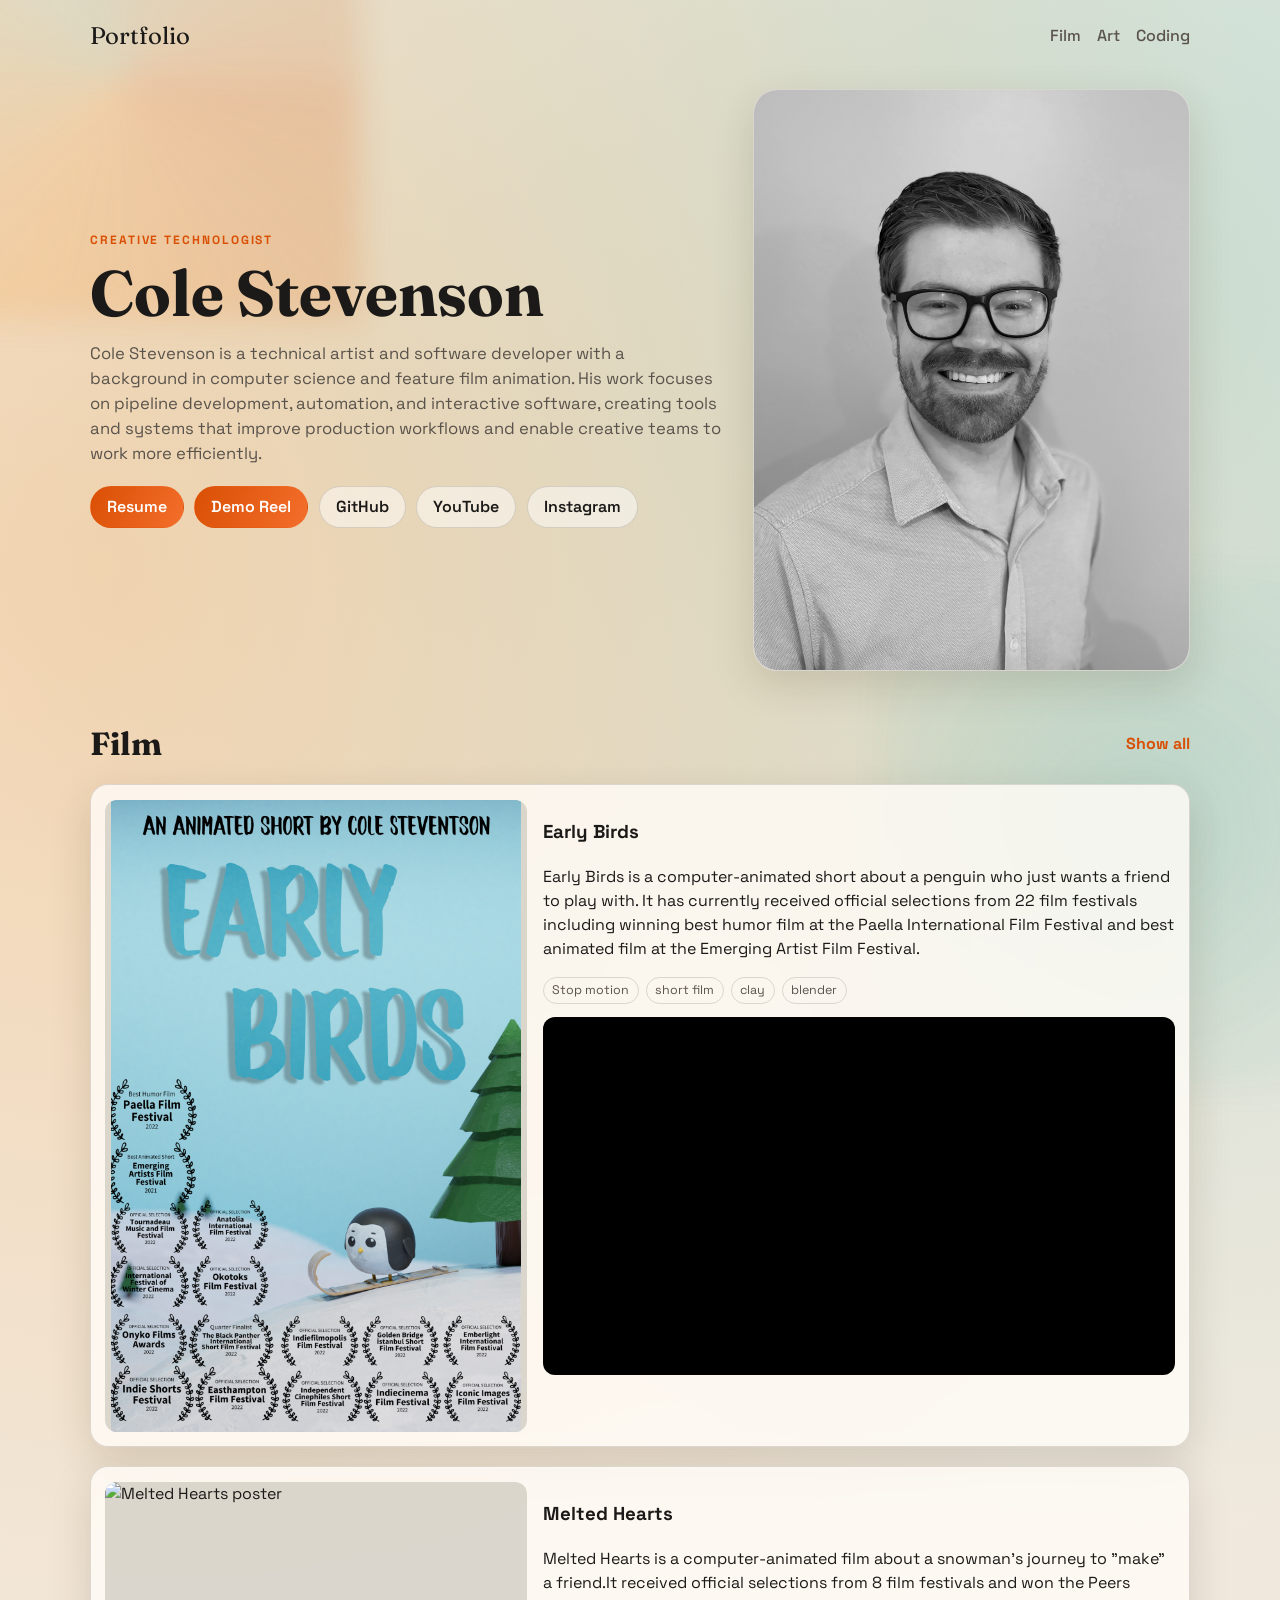
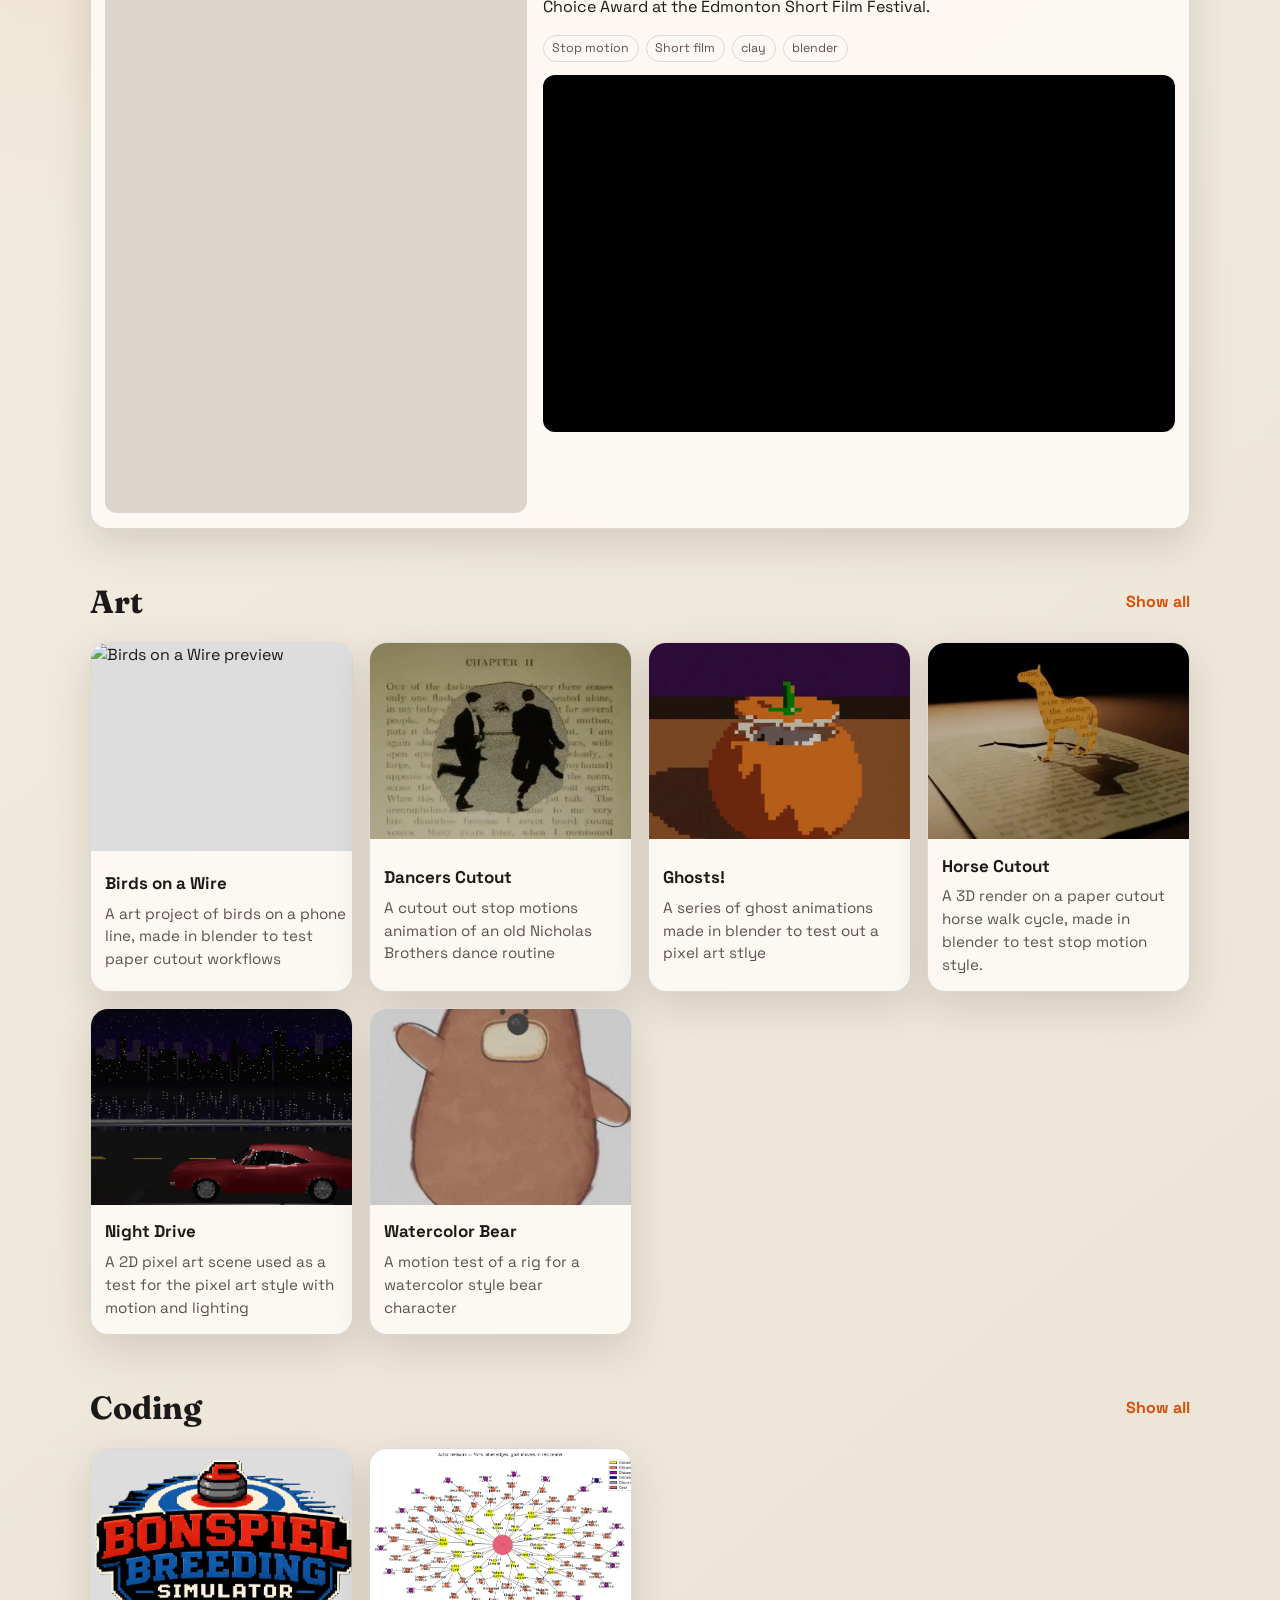
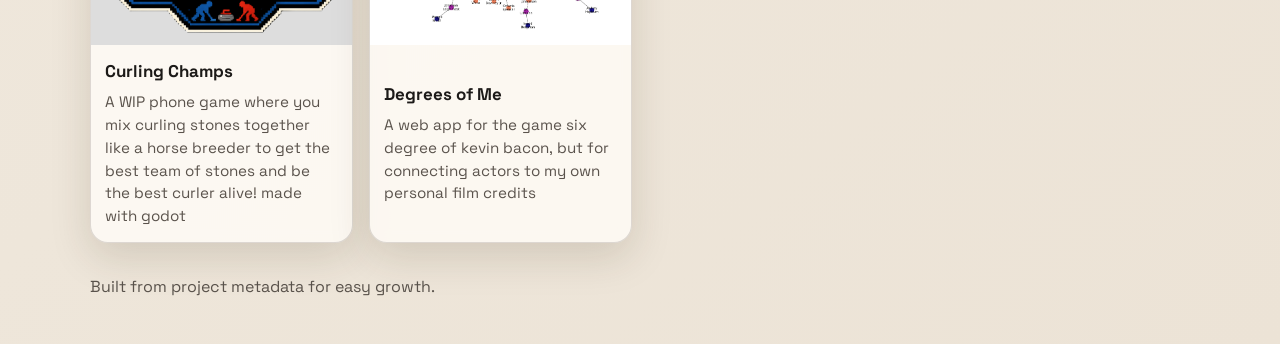
==== docs/index.html @ dc733b9e "first commit" ====
<!doctype html>
<html lang="en">
<head>
  <meta charset="utf-8" />
  <meta name="viewport" content="width=device-width, initial-scale=1" />
  <title>Cole Stevenson | Portfolio</title>
  <meta name="description" content="Portfolio of films, art, and coding projects by Cole Stevenson." />
  <link rel="preconnect" href="https://fonts.googleapis.com" />
  <link rel="preconnect" href="https://fonts.gstatic.com" crossorigin />
  <link href="https://fonts.googleapis.com/css2?family=Fraunces:opsz,wght@9..144,500;9..144,700&family=Space+Grotesk:wght@400;500;700&display=swap" rel="stylesheet" />
  <link rel="stylesheet" href="assets/styles.css" />
</head>
<body data-page="home">
  <div class="bg-shape bg-shape-a" aria-hidden="true"></div>
  <div class="bg-shape bg-shape-b" aria-hidden="true"></div>

  <header class="top-nav container">
    <a class="brand" href="index.html">Portfolio</a>
    <nav class="nav-links" aria-label="Primary">
      <a href="#film">Film</a>
      <a href="#art">Art</a>
      <a href="#coding">Coding</a>
    </nav>
  </header>

  <main class="container">
    <section id="hero" class="hero"></section>

    <section id="film" class="project-section">
      <div class="section-head">
        <h2>Film</h2>
        <a class="show-all" href="section.html?type=film">Show all</a>
      </div>
      <div id="film-grid" class="card-grid film-grid"></div>
    </section>

    <section id="art" class="project-section">
      <div class="section-head">
        <h2>Art</h2>
        <a class="show-all" href="section.html?type=art">Show all</a>
      </div>
      <div id="art-grid" class="card-grid"></div>
    </section>

    <section id="coding" class="project-section">
      <div class="section-head">
        <h2>Coding</h2>
        <a class="show-all" href="section.html?type=coding">Show all</a>
      </div>
      <div id="coding-grid" class="card-grid"></div>
    </section>
  </main>

  <footer class="container footer">Built from project metadata for easy growth.</footer>

  <script src="assets/app.js" defer></script>
</body>
</html>
---- docs/assets/styles.css ----
:root {
  --bg: #f4efe6;
  --bg-soft: #ece3d6;
  --ink: #1c1a18;
  --ink-muted: #5a534c;
  --accent: #d94f04;
  --accent-soft: #f7b267;
  --panel: rgba(255, 252, 247, 0.82);
  --border: rgba(29, 24, 19, 0.14);
  --shadow: 0 14px 40px rgba(57, 37, 16, 0.15);
}

* {
  box-sizing: border-box;
}

html,
body {
  margin: 0;
  padding: 0;
  min-height: 100%;
}

body {
  position: relative;
  font-family: "Space Grotesk", "Segoe UI", sans-serif;
  color: var(--ink);
  background:
    radial-gradient(circle at 8% 16%, rgba(243, 177, 104, 0.42), transparent 40%),
    radial-gradient(circle at 88% 8%, rgba(82, 180, 173, 0.26), transparent 36%),
    linear-gradient(140deg, var(--bg), var(--bg-soft));
  line-height: 1.5;
}

.bg-shape {
  position: fixed;
  pointer-events: none;
  z-index: -1;
  filter: blur(16px);
  opacity: 0.65;
}

.bg-shape-a {
  top: -160px;
  left: -120px;
  width: 480px;
  height: 480px;
  background: conic-gradient(from 90deg, rgba(217, 79, 4, 0.28), rgba(247, 178, 103, 0.45), rgba(82, 180, 173, 0.18), rgba(217, 79, 4, 0.2));
  animation: driftA 20s ease-in-out infinite alternate;
}

.bg-shape-b {
  right: -120px;
  bottom: -190px;
  width: 520px;
  height: 520px;
  background: radial-gradient(circle, rgba(82, 180, 173, 0.34), rgba(255, 255, 255, 0));
  animation: driftB 24s ease-in-out infinite alternate;
}

.container {
  width: min(1100px, 92vw);
  margin: 0 auto;
}

.top-nav {
  display: flex;
  align-items: center;
  justify-content: space-between;
  padding: 1.1rem 0 0.7rem;
}

.brand {
  font-family: "Fraunces", serif;
  font-size: 1.5rem;
  color: var(--ink);
  text-decoration: none;
}

.nav-links {
  display: flex;
  gap: 1rem;
}

.nav-links a {
  color: var(--ink-muted);
  text-decoration: none;
  font-weight: 500;
}

.hero {
  margin-top: 1.5rem;
  display: grid;
  grid-template-columns: 1.3fr 0.9fr;
  gap: 2rem;
  align-items: center;
}

.hero-copy h1 {
  margin: 0;
  font-family: "Fraunces", serif;
  font-size: clamp(2rem, 5vw, 4rem);
  line-height: 1.03;
}

.eyebrow {
  margin: 0 0 0.7rem;
  text-transform: uppercase;
  letter-spacing: 0.16em;
  font-size: 0.75rem;
  color: var(--accent);
  font-weight: 700;
}

.hero-text {
  margin-top: 1rem;
  color: var(--ink-muted);
  font-size: clamp(0.95rem, 1.3vw, 1.13rem);
  max-width: 66ch;
}

.hero-image {
  border-radius: 24px;
  border: 1px solid var(--border);
  background: var(--panel);
  box-shadow: var(--shadow);
  overflow: hidden;
  transform: rotate(1.1deg);
}

.hero-image img {
  width: 100%;
  height: 100%;
  min-height: 360px;
  object-fit: cover;
  display: block;
}

.button-row {
  display: flex;
  flex-wrap: wrap;
  gap: 0.65rem;
  margin-top: 1.2rem;
}

.btn {
  display: inline-flex;
  align-items: center;
  justify-content: center;
  text-decoration: none;
  color: var(--ink);
  border: 1px solid var(--border);
  border-radius: 999px;
  padding: 0.5rem 1rem;
  font-weight: 600;
  background: rgba(255, 255, 255, 0.5);
  transition: transform 160ms ease, background 160ms ease;
}

.btn:hover {
  transform: translateY(-2px);
  background: rgba(255, 255, 255, 0.78);
}

.btn-primary {
  border-color: transparent;
  color: #fff;
  background: linear-gradient(115deg, var(--accent), #f46f2c);
}

.project-section {
  margin-top: 3.1rem;
}

.section-head {
  display: flex;
  justify-content: space-between;
  align-items: center;
  gap: 1rem;
  margin-bottom: 1rem;
}

.section-head h1,
.section-head h2 {
  margin: 0;
  font-family: "Fraunces", serif;
  font-size: clamp(1.5rem, 2.5vw, 2.1rem);
}

.show-all {
  text-decoration: none;
  color: var(--accent);
  font-weight: 700;
}

.card-grid {
  display: grid;
  grid-template-columns: repeat(auto-fill, minmax(240px, 1fr));
  gap: 1rem;
}

.film-grid {
  grid-template-columns: 1fr;
  gap: 1.2rem;
}

.project-card,
.film-card,
.project-detail {
  border: 1px solid var(--border);
  border-radius: 18px;
  overflow: hidden;
  background: var(--panel);
  box-shadow: var(--shadow);
  backdrop-filter: blur(6px);
  transform: translateY(10px);
  opacity: 0;
  transition: transform 420ms ease, opacity 420ms ease;
}

.project-card.in-view,
.film-card.in-view,
.project-detail.in-view,
.reveal.in-view {
  transform: translateY(0);
  opacity: 1;
}

.project-card:hover {
  transform: translateY(-4px);
}

.card-link {
  color: inherit;
  text-decoration: none;
  display: grid;
  min-height: 100%;
}

.card-content {
  padding: 0.9rem;
}

.card-content h3 {
  margin: 0 0 0.4rem;
  font-size: 1.06rem;
}

.card-content p {
  margin: 0;
  color: var(--ink-muted);
  font-size: 0.95rem;
}

.media-thumb,
.film-poster {
  width: 100%;
  aspect-ratio: 4 / 3;
  object-fit: cover;
  display: block;
  background: #ddd;
}

.media-placeholder {
  width: 100%;
  aspect-ratio: 4 / 3;
  display: flex;
  align-items: center;
  justify-content: center;
  color: var(--ink-muted);
  background: rgba(220, 205, 187, 0.52);
}

.film-card {
  padding: 0.9rem;
}

.film-card-top {
  display: grid;
  grid-template-columns: minmax(220px, 0.8fr) 1.2fr;
  gap: 1rem;
}

.film-poster {
  border-radius: 12px;
  aspect-ratio: 2 / 3;
  object-fit: contain;
  background: rgba(216, 210, 200, 0.9);
}

.video-wrap {
  margin-top: 0.8rem;
  position: relative;
  width: 100%;
  padding-bottom: 56.25%;
  border-radius: 12px;
  overflow: hidden;
  border: 1px solid var(--border);
  background: #000;
}

.video-wrap iframe {
  position: absolute;
  inset: 0;
  width: 100%;
  height: 100%;
  border: 0;
}

.video-wrap video {
  position: absolute;
  inset: 0;
  width: 100%;
  height: 100%;
  border: 0;
  object-fit: contain;
  background: #000;
}

.video-wrap.video-fallback {
  padding: 1rem;
  display: flex;
  flex-direction: column;
  align-items: flex-start;
  justify-content: center;
  gap: 0.7rem;
  color: #f5f5f5;
}

.video-wrap.video-fallback p {
  margin: 0;
}

.project-media-actions {
  margin-top: 0.7rem;
}

.video-direct-link {
  display: inline-flex;
  margin-top: 0.55rem;
  color: var(--accent);
  font-weight: 700;
  text-decoration: none;
}

.tag-row {
  margin: 0.6rem 0 0;
  padding: 0;
  list-style: none;
  display: flex;
  flex-wrap: wrap;
  gap: 0.4rem;
}

.tag-row li {
  border: 1px solid var(--border);
  border-radius: 999px;
  padding: 0.2rem 0.55rem;
  font-size: 0.78rem;
  color: var(--ink-muted);
}

.project-detail {
  padding: 1.2rem;
}

.project-detail h1 {
  margin: 0;
  font-family: "Fraunces", serif;
  font-size: clamp(1.7rem, 4vw, 2.6rem);
}

.detail-description {
  color: var(--ink-muted);
  margin-top: 0.8rem;
}

.detail-gallery {
  margin-top: 1rem;
  display: grid;
  grid-template-columns: repeat(auto-fill, minmax(220px, 1fr));
  gap: 0.8rem;
}

.detail-gallery img,
.detail-gallery video {
  width: 100%;
  border-radius: 12px;
  border: 1px solid var(--border);
  background: #d8d2c8;
}

.empty-state {
  border: 1px dashed var(--border);
  border-radius: 12px;
  padding: 1rem;
  color: var(--ink-muted);
  background: rgba(255, 255, 255, 0.44);
}

.footer {
  padding: 2rem 0 2.8rem;
  color: var(--ink-muted);
}

.disabled {
  opacity: 0.65;
}

@media (max-width: 920px) {
  .hero {
    grid-template-columns: 1fr;
  }

  .hero-image {
    transform: none;
  }

  .film-card-top {
    grid-template-columns: 1fr;
  }
}

@media (max-width: 640px) {
  .top-nav {
    flex-direction: column;
    align-items: flex-start;
    gap: 0.6rem;
  }

  .nav-links {
    flex-wrap: wrap;
  }

  .card-grid {
    grid-template-columns: 1fr;
  }
}

@keyframes driftA {
  from {
    transform: translate(-10px, 0) rotate(0deg);
  }
  to {
    transform: translate(24px, 24px) rotate(25deg);
  }
}

@keyframes driftB {
  from {
    transform: translate(0, 0) scale(1);
  }
  to {
    transform: translate(-20px, -24px) scale(1.08);
  }
}
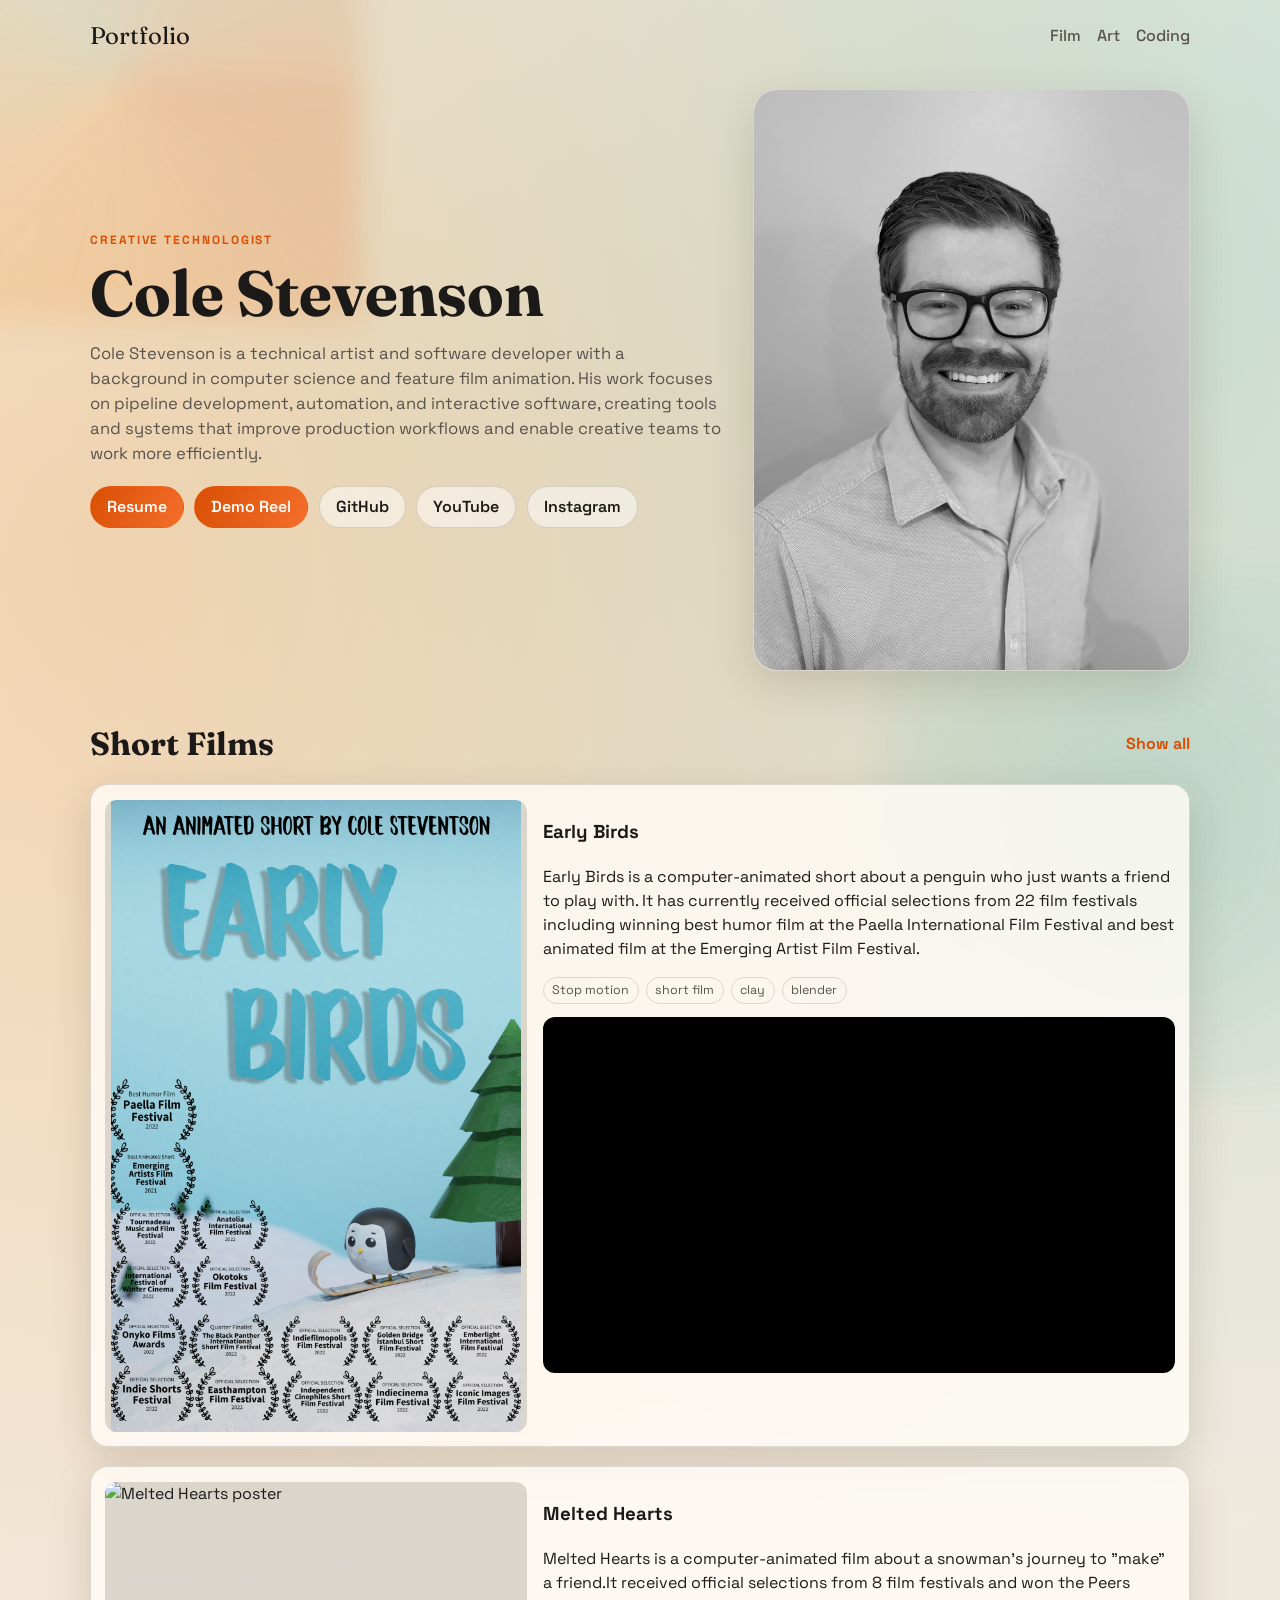
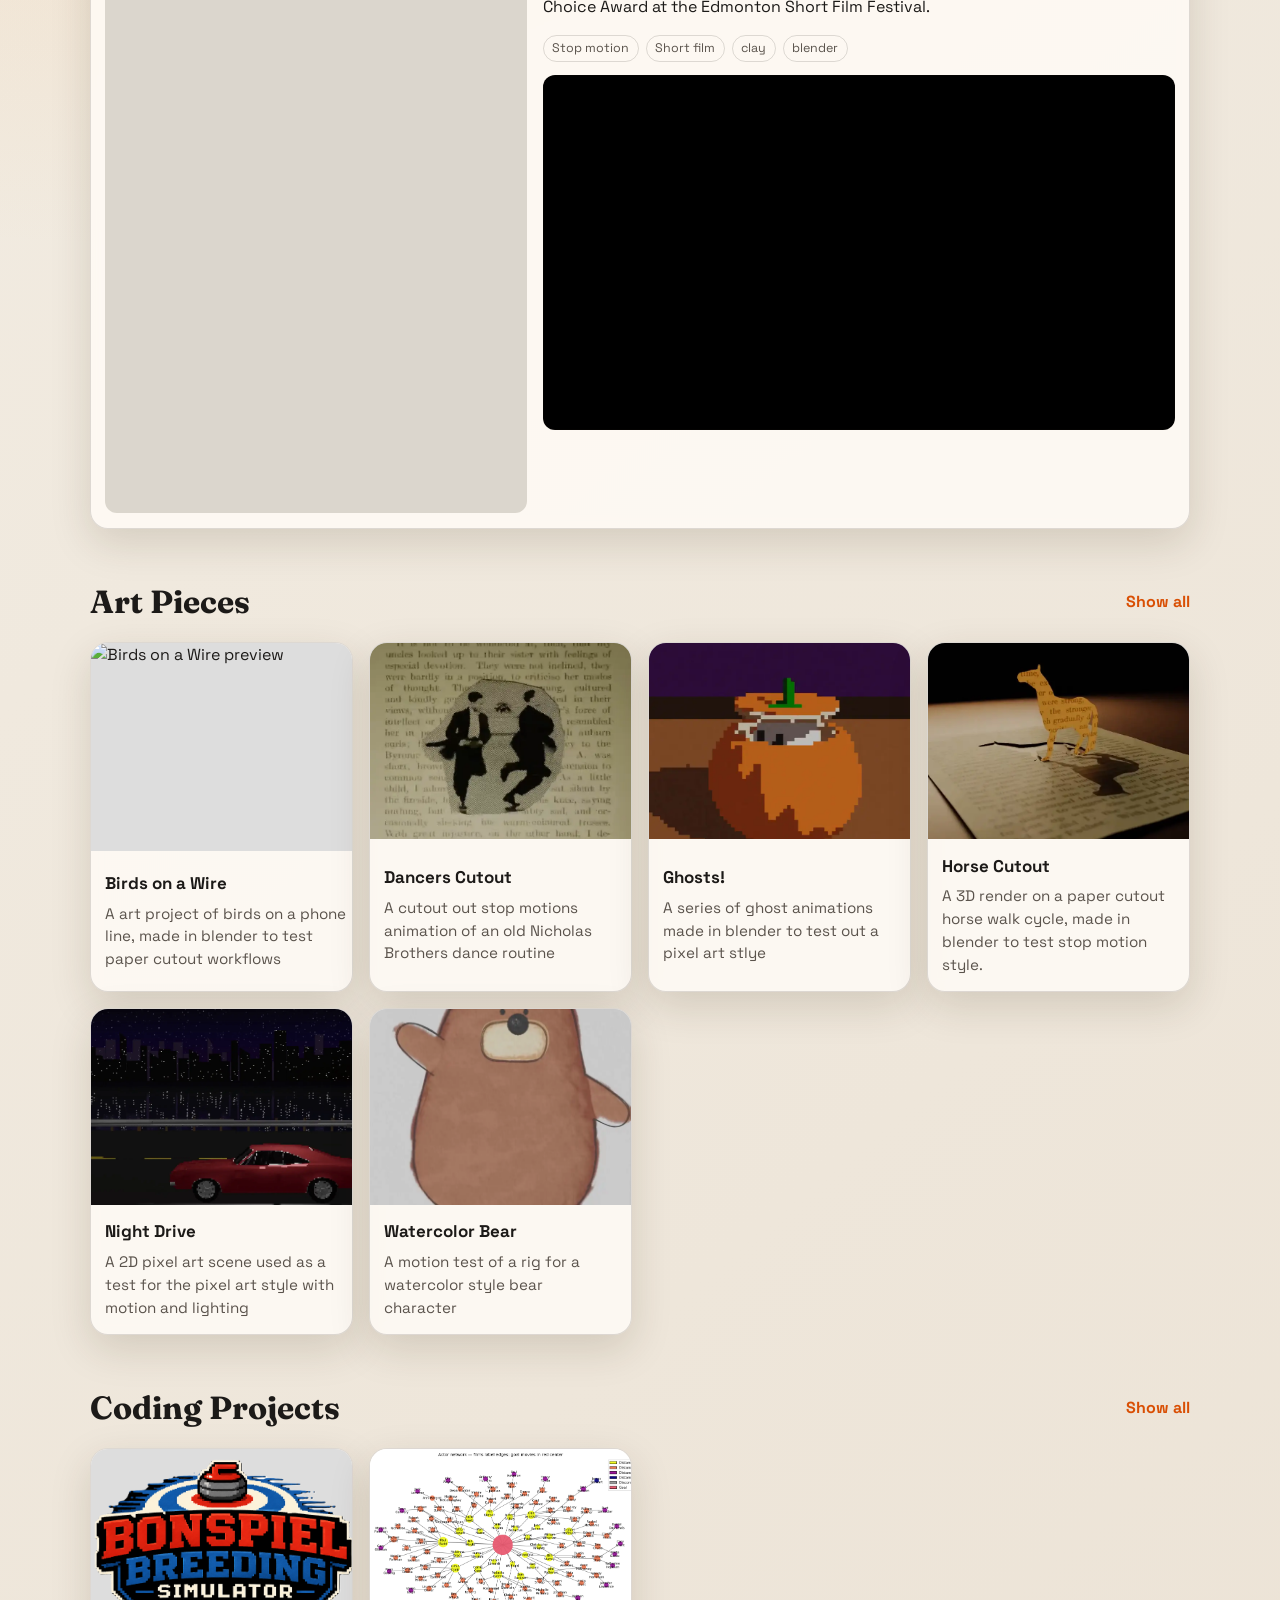
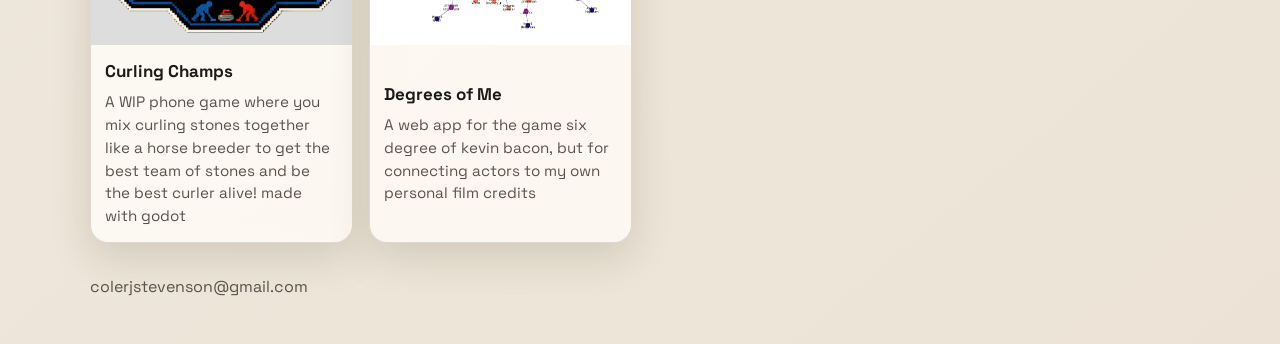
==== commit 3eb5d7ea: "update" ====
--- a/docs/index.html
+++ b/docs/index.html
@@ -1,5 +1,6 @@
 <!doctype html>
 <html lang="en">
+
 <head>
   <meta charset="utf-8" />
   <meta name="viewport" content="width=device-width, initial-scale=1" />
@@ -7,9 +8,12 @@
   <meta name="description" content="Portfolio of films, art, and coding projects by Cole Stevenson." />
   <link rel="preconnect" href="https://fonts.googleapis.com" />
   <link rel="preconnect" href="https://fonts.gstatic.com" crossorigin />
-  <link href="https://fonts.googleapis.com/css2?family=Fraunces:opsz,wght@9..144,500;9..144,700&family=Space+Grotesk:wght@400;500;700&display=swap" rel="stylesheet" />
+  <link
+    href="https://fonts.googleapis.com/css2?family=Fraunces:opsz,wght@9..144,500;9..144,700&family=Space+Grotesk:wght@400;500;700&display=swap"
+    rel="stylesheet" />
   <link rel="stylesheet" href="assets/styles.css" />
 </head>
+
 <body data-page="home">
   <div class="bg-shape bg-shape-a" aria-hidden="true"></div>
   <div class="bg-shape bg-shape-b" aria-hidden="true"></div>
@@ -28,7 +32,7 @@
 
     <section id="film" class="project-section">
       <div class="section-head">
-        <h2>Film</h2>
+        <h2>Short Films</h2>
         <a class="show-all" href="section.html?type=film">Show all</a>
       </div>
       <div id="film-grid" class="card-grid film-grid"></div>
@@ -36,7 +40,7 @@
 
     <section id="art" class="project-section">
       <div class="section-head">
-        <h2>Art</h2>
+        <h2>Art Pieces</h2>
         <a class="show-all" href="section.html?type=art">Show all</a>
       </div>
       <div id="art-grid" class="card-grid"></div>
@@ -44,15 +48,16 @@
 
     <section id="coding" class="project-section">
       <div class="section-head">
-        <h2>Coding</h2>
+        <h2>Coding Projects</h2>
         <a class="show-all" href="section.html?type=coding">Show all</a>
       </div>
       <div id="coding-grid" class="card-grid"></div>
     </section>
   </main>
 
-  <footer class="container footer">Built from project metadata for easy growth.</footer>
+  <footer class="container footer">colerjstevenson@gmail.com</footer>
 
   <script src="assets/app.js" defer></script>
 </body>
+
 </html>
--- a/docs/assets/styles.css
+++ b/docs/assets/styles.css
@@ -290,9 +290,9 @@
 
 .video-wrap {
   margin-top: 0.8rem;
+  width: 100%;
+  aspect-ratio: var(--video-aspect-ratio, 16 / 9);
   position: relative;
-  width: 100%;
-  padding-bottom: 56.25%;
   border-radius: 12px;
   overflow: hidden;
   border: 1px solid var(--border);
@@ -318,6 +318,7 @@
 }
 
 .video-wrap.video-fallback {
+  aspect-ratio: var(--video-aspect-ratio, 16 / 9);
   padding: 1rem;
   display: flex;
   flex-direction: column;
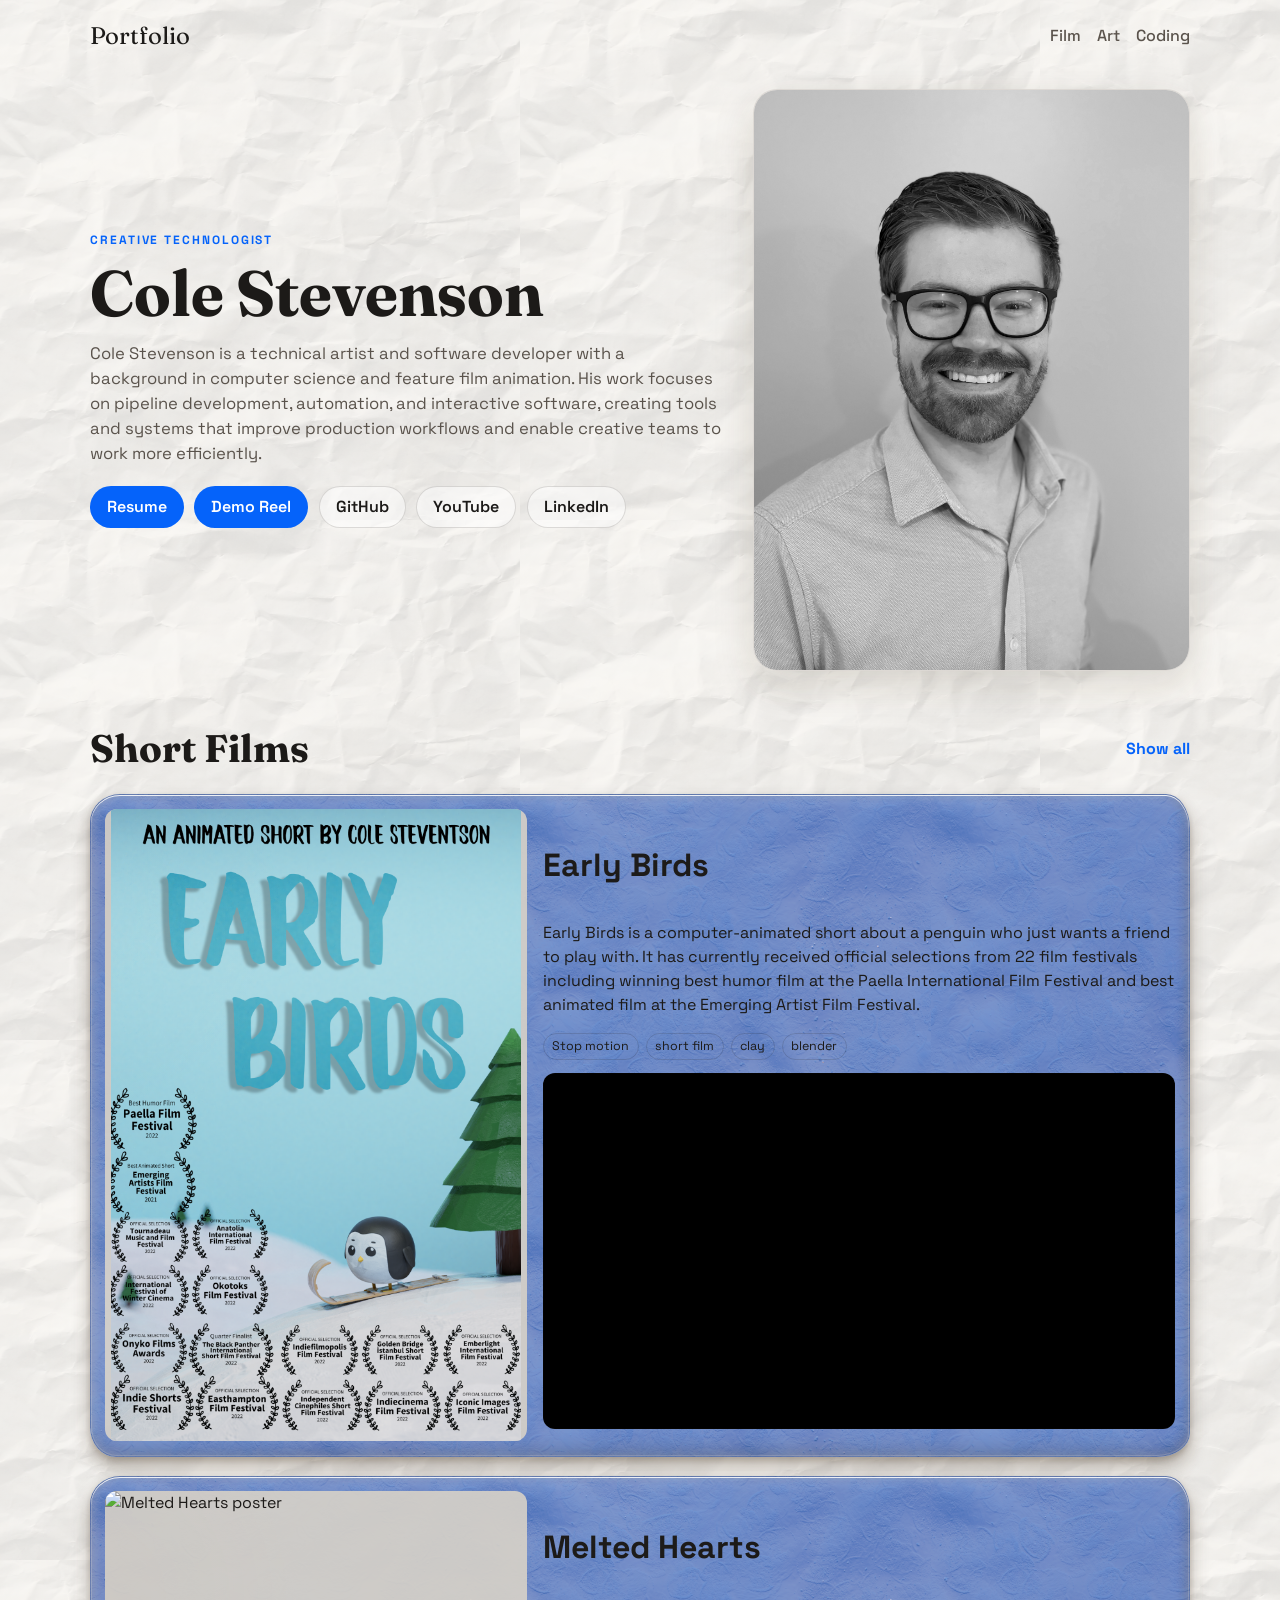
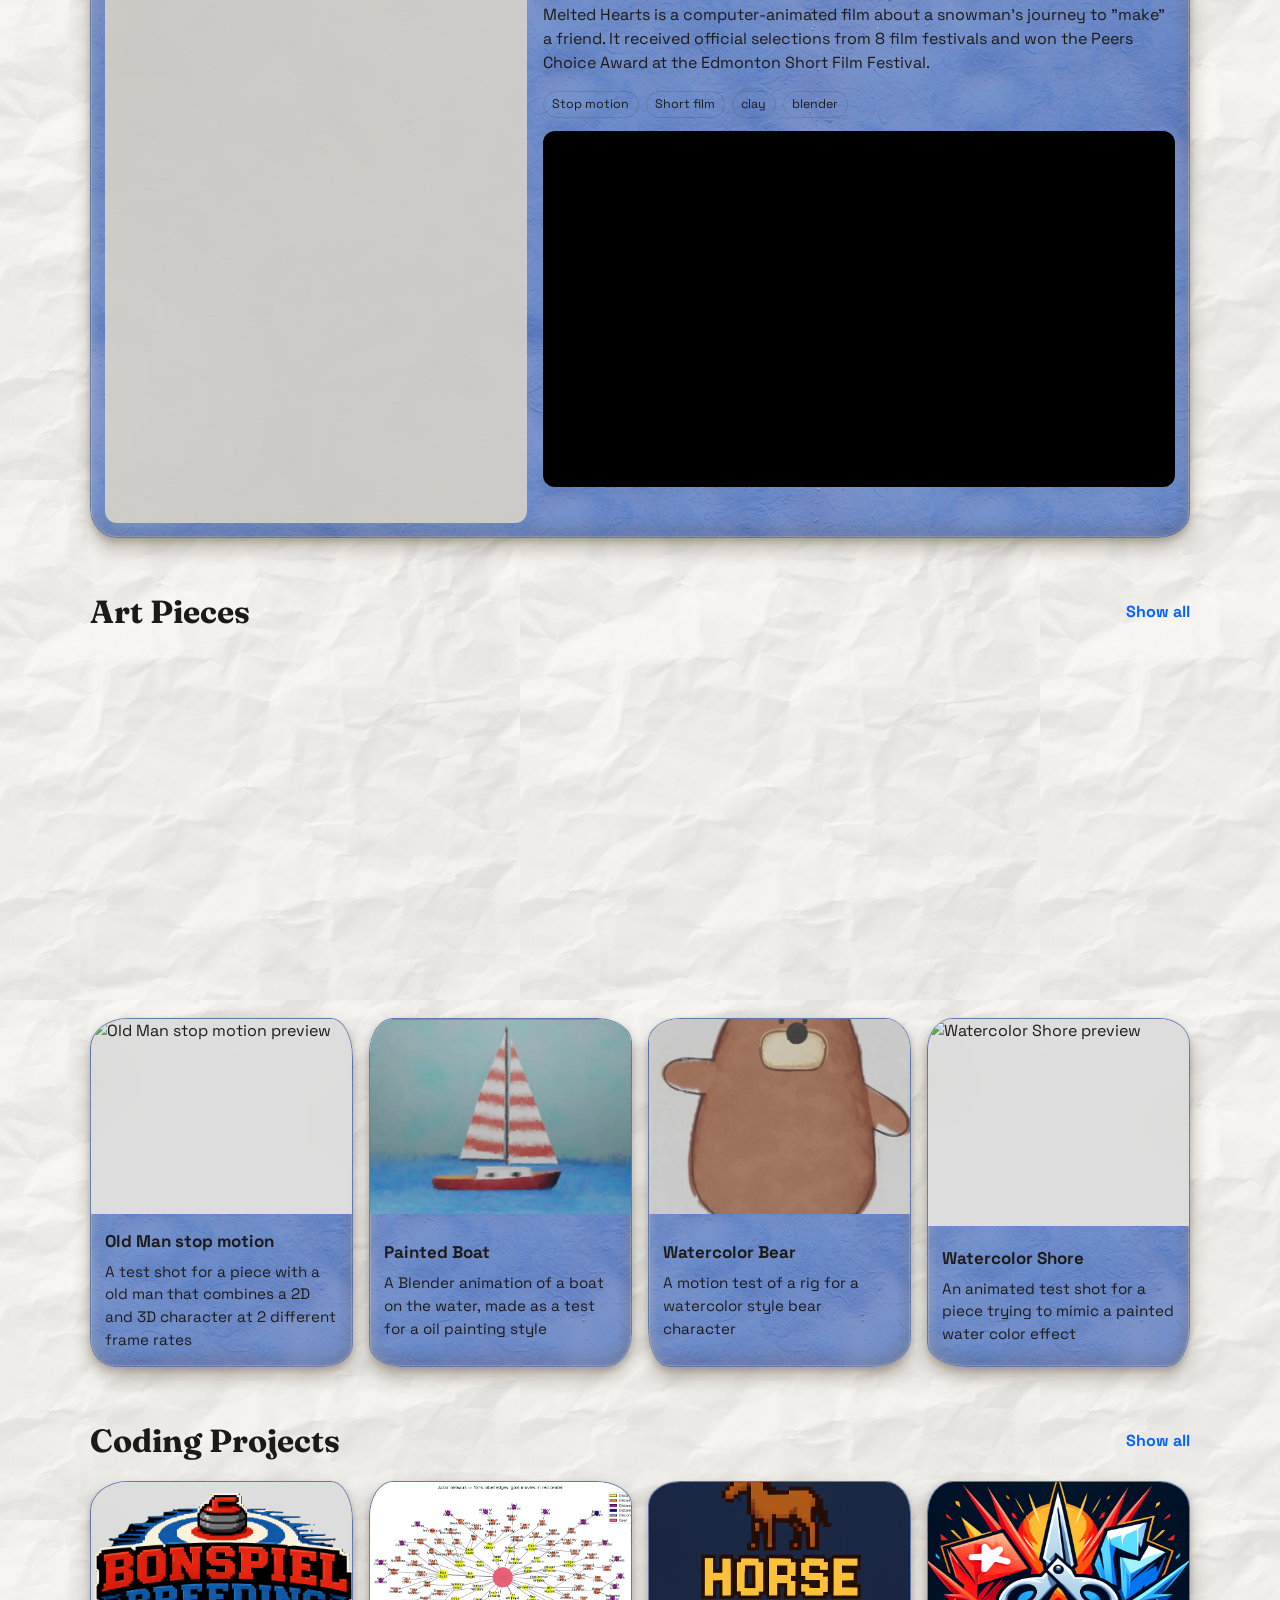
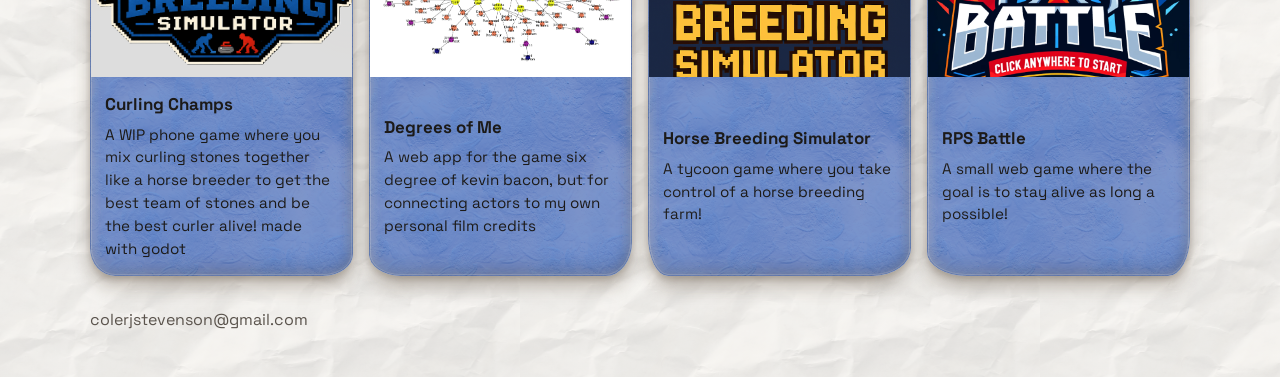
==== commit 83726231: "icon and UI update" ====
--- a/docs/index.html
+++ b/docs/index.html
@@ -6,6 +6,7 @@
   <meta name="viewport" content="width=device-width, initial-scale=1" />
   <title>Cole Stevenson | Portfolio</title>
   <meta name="description" content="Portfolio of films, art, and coding projects by Cole Stevenson." />
+  <link rel="icon" type="image/png" href="assets/icon.PNG" />
   <link rel="preconnect" href="https://fonts.googleapis.com" />
   <link rel="preconnect" href="https://fonts.gstatic.com" crossorigin />
   <link
--- a/docs/assets/styles.css
+++ b/docs/assets/styles.css
@@ -3,9 +3,10 @@
   --bg-soft: #ece3d6;
   --ink: #1c1a18;
   --ink-muted: #5a534c;
-  --accent: #d94f04;
-  --accent-soft: #f7b267;
+  --accent: #0563fa;
+  --accent-soft: #0563fa;
   --panel: rgba(255, 252, 247, 0.82);
+  --clay-panel-texture: url("./clay_animation/clay0001.png");
   --border: rgba(29, 24, 19, 0.14);
   --shadow: 0 14px 40px rgba(57, 37, 16, 0.15);
 }
@@ -25,19 +26,20 @@
   position: relative;
   font-family: "Space Grotesk", "Segoe UI", sans-serif;
   color: var(--ink);
-  background:
-    radial-gradient(circle at 8% 16%, rgba(243, 177, 104, 0.42), transparent 40%),
-    radial-gradient(circle at 88% 8%, rgba(82, 180, 173, 0.26), transparent 36%),
-    linear-gradient(140deg, var(--bg), var(--bg-soft));
+  background-color: #f7f1e6;
+  background-image:
+    linear-gradient(rgba(255, 255, 255, 0.48), rgba(255, 255, 255, 0.48)),
+    url("./paper-texture.jpg"),
+    url("./paper-texture.jpg");
+  background-repeat: repeat, repeat, repeat;
+  background-size: auto, 520px 520px, 520px 520px;
+  background-position: top left, top left, 260px 260px;
+  background-blend-mode: normal, multiply, soft-light;
   line-height: 1.5;
 }
 
 .bg-shape {
-  position: fixed;
-  pointer-events: none;
-  z-index: -1;
-  filter: blur(16px);
-  opacity: 0.65;
+  display: none;
 }
 
 .bg-shape-a {
@@ -126,6 +128,14 @@
   box-shadow: var(--shadow);
   overflow: hidden;
   transform: rotate(1.1deg);
+  transition: box-shadow 260ms ease;
+}
+
+.hero-image:hover {
+  animation: headshotStopMotionJiggle 1220ms steps(1, end) infinite;
+  box-shadow:
+    0 14px 24px rgba(57, 37, 16, 0.34),
+    0 4px 8px rgba(57, 37, 16, 0.2);
 }
 
 .hero-image img {
@@ -134,6 +144,27 @@
   min-height: 360px;
   object-fit: cover;
   display: block;
+}
+
+@keyframes headshotStopMotionJiggle {
+  0% {
+    transform: rotate(1.1deg) translate(0, 0);
+  }
+  18% {
+    transform: rotate(0.5deg) translate(-1px, -1px);
+  }
+  36% {
+    transform: rotate(1.6deg) translate(1px, 1px);
+  }
+  54% {
+    transform: rotate(0.75deg) translate(-0.8px, 0.6px);
+  }
+  72% {
+    transform: rotate(1.45deg) translate(0.8px, -0.6px);
+  }
+  100% {
+    transform: rotate(1.1deg) translate(0, 0);
+  }
 }
 
 .button-row {
@@ -165,7 +196,7 @@
 .btn-primary {
   border-color: transparent;
   color: #fff;
-  background: linear-gradient(115deg, var(--accent), #f46f2c);
+  background: linear-gradient(115deg, var(--accent), #0563fa);
 }
 
 .project-section {
@@ -187,6 +218,11 @@
   font-size: clamp(1.5rem, 2.5vw, 2.1rem);
 }
 
+/* Larger title for Short Films section */
+#film .section-head h2 {
+  font-size: clamp(2rem, 3vw, 2.8rem);
+}
+
 .show-all {
   text-decoration: none;
   color: var(--accent);
@@ -207,15 +243,143 @@
 .project-card,
 .film-card,
 .project-detail {
+  position: relative;
   border: 1px solid var(--border);
-  border-radius: 18px;
+  border-radius: 30px 24px 33px 26px / 28px 34px 24px 30px;
   overflow: hidden;
+  box-shadow:
+    0 10px 18px rgba(57, 37, 16, 0.3),
+    0 3px 6px rgba(57, 37, 16, 0.18),
+    inset 0 1px 0 rgba(255, 255, 255, 0.82),
+    inset 0 -8px 16px rgba(70, 46, 20, 0.16),
+    inset 0 8px 12px rgba(255, 255, 255, 0.12),
+    inset 4px 0 10px rgba(255, 255, 255, 0.16),
+    inset -4px 0 10px rgba(70, 46, 20, 0.1),
+    inset 0 0 0 1px rgba(255, 255, 255, 0.2);
+  backdrop-filter: blur(6px);
+  transform: translateY(6px);
+  opacity: 0;
+  transition: transform 320ms ease, opacity 320ms ease, box-shadow 320ms ease;
+}
+
+.card-grid > .project-card:nth-child(4n + 1) {
+  border-radius: 38px 22px 30px 25px / 30px 40px 22px 28px;
+}
+
+.card-grid > .project-card:nth-child(4n + 2) {
+  border-radius: 24px 36px 26px 32px / 36px 24px 34px 22px;
+}
+
+.card-grid > .project-card:nth-child(4n + 3) {
+  border-radius: 32px 26px 38px 20px / 24px 32px 28px 40px;
+}
+
+.card-grid > .project-card:nth-child(4n + 4) {
+  border-radius: 26px 30px 22px 40px / 32px 26px 40px 24px;
+}
+
+.project-card::before,
+.film-card::before,
+.project-detail::before {
+  content: "";
+  position: absolute;
+  inset: 0;
+  border-radius: inherit;
+  pointer-events: none;
+  background:
+    radial-gradient(circle at 0% 18%, rgba(88, 58, 28, 0.12), transparent 18%),
+    radial-gradient(circle at 100% 30%, rgba(88, 58, 28, 0.1), transparent 19%),
+    radial-gradient(circle at 0% 78%, rgba(255, 255, 255, 0.16), transparent 17%),
+    radial-gradient(circle at 100% 72%, rgba(255, 255, 255, 0.12), transparent 18%),
+    radial-gradient(circle at 50% 0%, rgba(255, 255, 255, 0.1), transparent 14%),
+    radial-gradient(circle at 50% 100%, rgba(88, 58, 28, 0.08), transparent 16%);
+  opacity: 0.9;
+  mix-blend-mode: soft-light;
+}
+
+/* Hover effect: playful stop-motion for project cards only */
+.project-card:hover {
+  transform: translateY(0) scale(1.015);
+  animation: cardStopMotionJiggle 1080ms steps(1, end) infinite;
+  box-shadow:
+    0 13px 24px rgba(57, 37, 16, 0.35),
+    0 5px 10px rgba(57, 37, 16, 0.22),
+    inset 0 1px 0 rgba(255, 255, 255, 0.9),
+    inset 0 -10px 18px rgba(70, 46, 20, 0.18),
+    inset 0 10px 14px rgba(255, 255, 255, 0.14),
+    inset 4px 0 12px rgba(255, 255, 255, 0.18),
+    inset -4px 0 12px rgba(70, 46, 20, 0.12),
+    inset 0 0 0 1px rgba(255, 255, 255, 0.24);
+}
+
+.film-card:hover {
+  transform: none;
+  animation: none;
+  box-shadow:
+    0 13px 24px rgba(57, 37, 16, 0.35),
+    0 5px 10px rgba(57, 37, 16, 0.22),
+    inset 0 1px 0 rgba(255, 255, 255, 0.9),
+    inset 0 -10px 18px rgba(70, 46, 20, 0.18),
+    inset 0 10px 14px rgba(255, 255, 255, 0.14),
+    inset 4px 0 12px rgba(255, 255, 255, 0.18),
+    inset -4px 0 12px rgba(70, 46, 20, 0.12),
+    inset 0 0 0 1px rgba(255, 255, 255, 0.24);
+}
+
+@keyframes cardStopMotionJiggle {
+  0% {
+    transform: translateY(0) translateX(0) scale(1.015) rotate(0deg);
+  }
+  14% {
+    transform: translateY(-1px) translateX(-1.4px) scale(1.015) rotate(-0.8deg);
+  }
+  28% {
+    transform: translateY(1px) translateX(1.6px) scale(1.015) rotate(0.9deg);
+  }
+  42% {
+    transform: translateY(-0.5px) translateX(-1px) scale(1.015) rotate(-0.55deg);
+  }
+  57% {
+    transform: translateY(1px) translateX(1.2px) scale(1.015) rotate(0.65deg);
+  }
+  71% {
+    transform: translateY(-1px) translateX(-0.9px) scale(1.015) rotate(-0.6deg);
+  }
+  86% {
+    transform: translateY(0.5px) translateX(0.8px) scale(1.015) rotate(0.45deg);
+  }
+  100% {
+    transform: translateY(0) translateX(0) scale(1.015) rotate(0deg);
+  }
+}
+
+.project-card,
+.film-card {
+  background-color: rgba(255, 251, 245, 0.9);
+  background-image:
+    linear-gradient(rgba(255, 255, 255, 0.34), rgba(255, 255, 255, 0.18)),
+    var(--clay-panel-texture);
+  background-repeat: repeat;
+  background-size: 420px 420px;
+  background-blend-mode: normal, normal;
+}
+
+.project-detail {
   background: var(--panel);
-  box-shadow: var(--shadow);
-  backdrop-filter: blur(6px);
-  transform: translateY(10px);
-  opacity: 0;
-  transition: transform 420ms ease, opacity 420ms ease;
+}
+
+body[data-page="project"] .project-detail,
+body[data-page="project"] .tag-row li,
+body[data-page="project"] .empty-state,
+body[data-page="project"] .video-wrap.video-fallback,
+body[data-page="project"] .detail-gallery img,
+body[data-page="project"] .detail-gallery video {
+  background-image:
+    linear-gradient(rgba(255, 255, 255, 0.34), rgba(255, 255, 255, 0.18)),
+    var(--clay-panel-texture);
+  background-repeat: repeat;
+  background-size: 420px 420px;
+  background-blend-mode: normal, normal;
 }
 
 .project-card.in-view,
@@ -226,9 +390,7 @@
   opacity: 1;
 }
 
-.project-card:hover {
-  transform: translateY(-4px);
-}
+/* Removed old hover rule; enhanced hover defined later */
 
 .card-link {
   color: inherit;
@@ -248,7 +410,7 @@
 
 .card-content p {
   margin: 0;
-  color: var(--ink-muted);
+  color: var(--ink);
   font-size: 0.95rem;
 }
 
@@ -274,6 +436,11 @@
 .film-card {
   padding: 0.9rem;
 }
+
+.film-card h3 {
+  font-size: clamp(1.4rem, 3vw, 2rem);
+}
+
 
 .film-card-top {
   display: grid;
@@ -358,7 +525,7 @@
   border-radius: 999px;
   padding: 0.2rem 0.55rem;
   font-size: 0.78rem;
-  color: var(--ink-muted);
+  color: var(--ink);
 }
 
 .project-detail {
@@ -372,7 +539,7 @@
 }
 
 .detail-description {
-  color: var(--ink-muted);
+  color: var(--ink);
   margin-top: 0.8rem;
 }
 
@@ -384,11 +551,24 @@
 }
 
 .detail-gallery img,
-.detail-gallery video {
+.detail-gallery .video-wrap {
   width: 100%;
   border-radius: 12px;
   border: 1px solid var(--border);
   background: #d8d2c8;
+}
+
+.detail-gallery .video-wrap {
+  margin-top: 0;
+}
+
+.detail-gallery img.project-lightbox-trigger {
+  cursor: zoom-in;
+}
+
+.detail-gallery img.project-lightbox-trigger:focus-visible {
+  outline: 3px solid var(--accent);
+  outline-offset: 2px;
 }
 
 .empty-state {
@@ -438,6 +618,18 @@
   }
 }
 
+@media (prefers-reduced-motion: reduce) {
+  .project-card:hover {
+    animation: none;
+    transform: none;
+  }
+
+  .hero-image:hover {
+    animation: none;
+    transform: rotate(1.1deg);
+  }
+}
+
 @keyframes driftA {
   from {
     transform: translate(-10px, 0) rotate(0deg);
@@ -454,4 +646,28 @@
   to {
     transform: translate(-20px, -24px) scale(1.08);
   }
+} 
+/* Lightbox overlay */
+.lightbox {
+  position: fixed;
+  inset: 0;
+  background: rgba(0,0,0,0.8);
+  display: flex;
+  align-items: center;
+  justify-content: center;
+  opacity: 0;
+  pointer-events: none;
+  transition: opacity 0.3s ease;
+  z-index: 1000;
+}
+.lightbox.visible { opacity: 1; pointer-events: auto; }
+.lightbox-content { position: relative; max-width: 90vw; max-height: 90vh; }
+.lightbox-img { max-width: 100%; max-height: 100%; border-radius: 8px; }
+.lightbox-close {
+  position: absolute;
+  top: -12px; right: -12px;
+  background: #fff; border: none; border-radius: 50%;
+  width: 32px; height: 32px; cursor: pointer;
+  font-size: 1.2rem; line-height: 1; color: #333;
+  box-shadow: 0 2px 6px rgba(0,0,0,0.2);
 }
